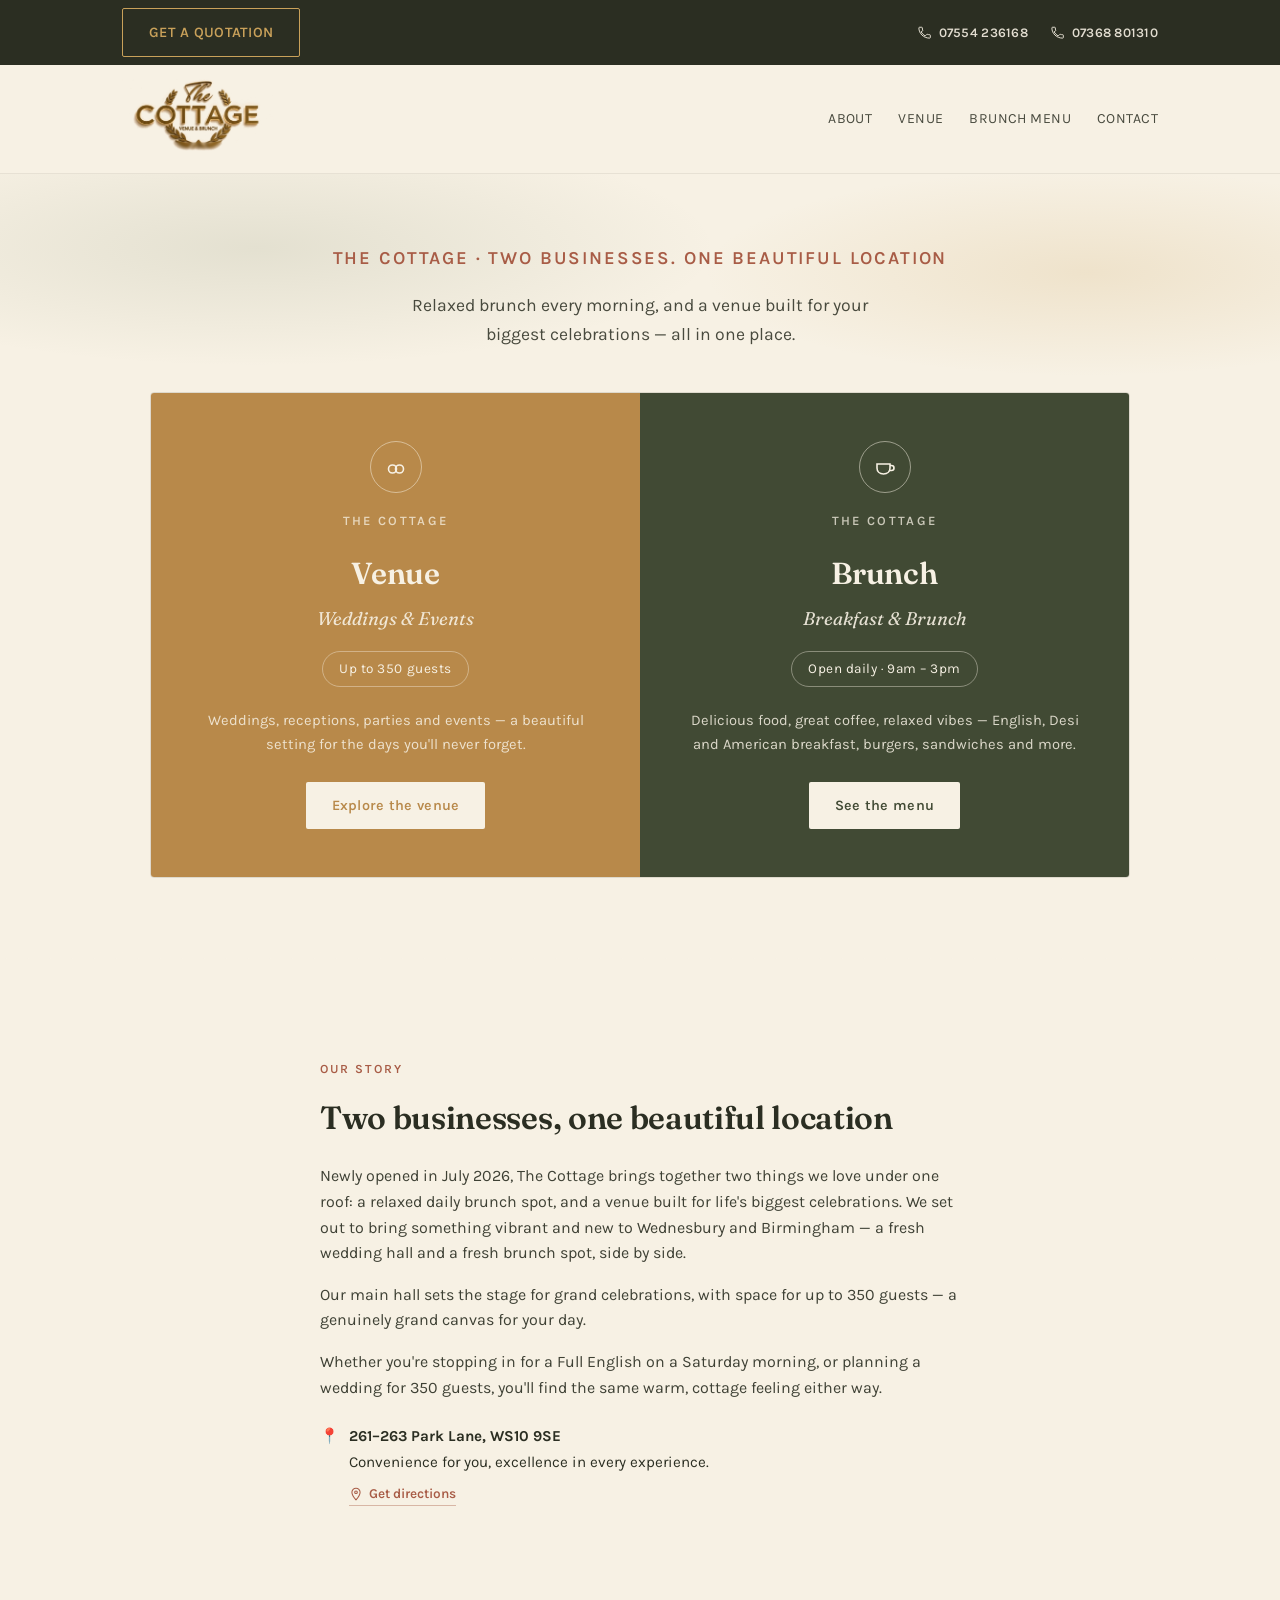
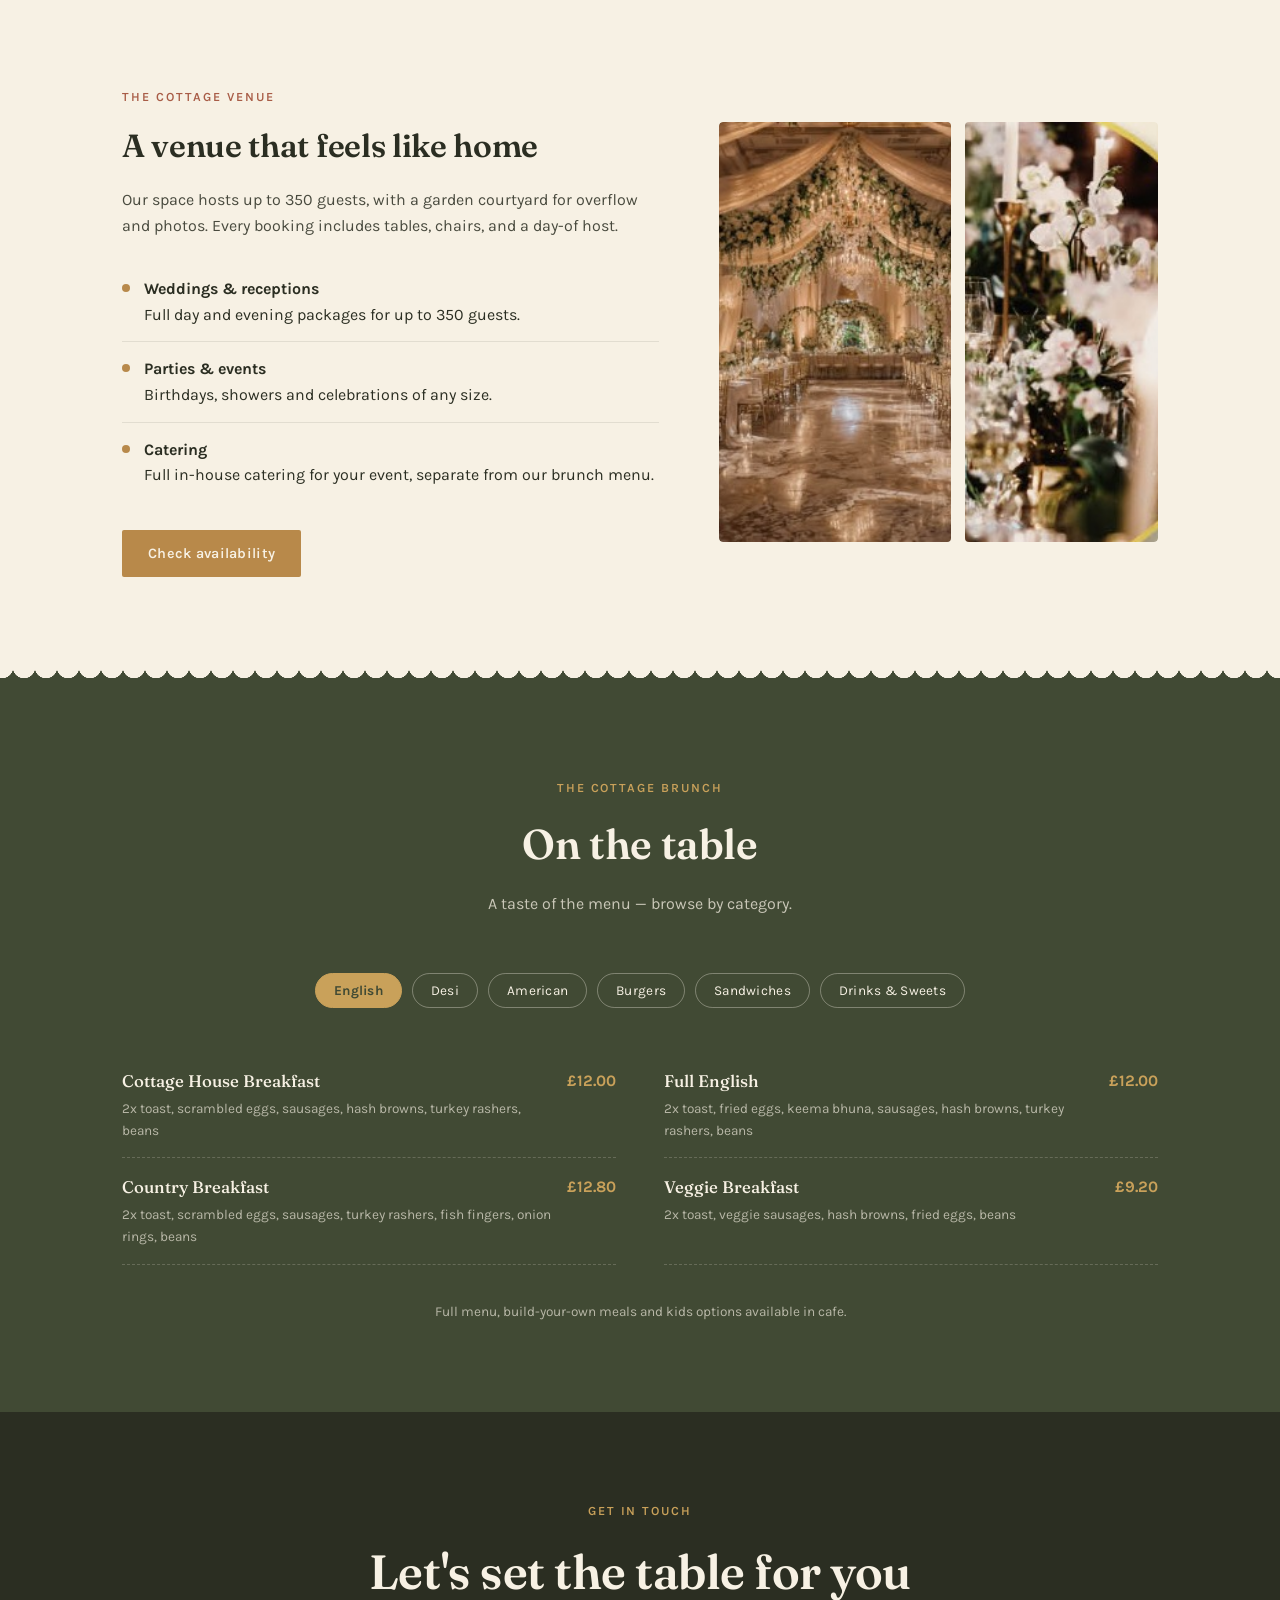
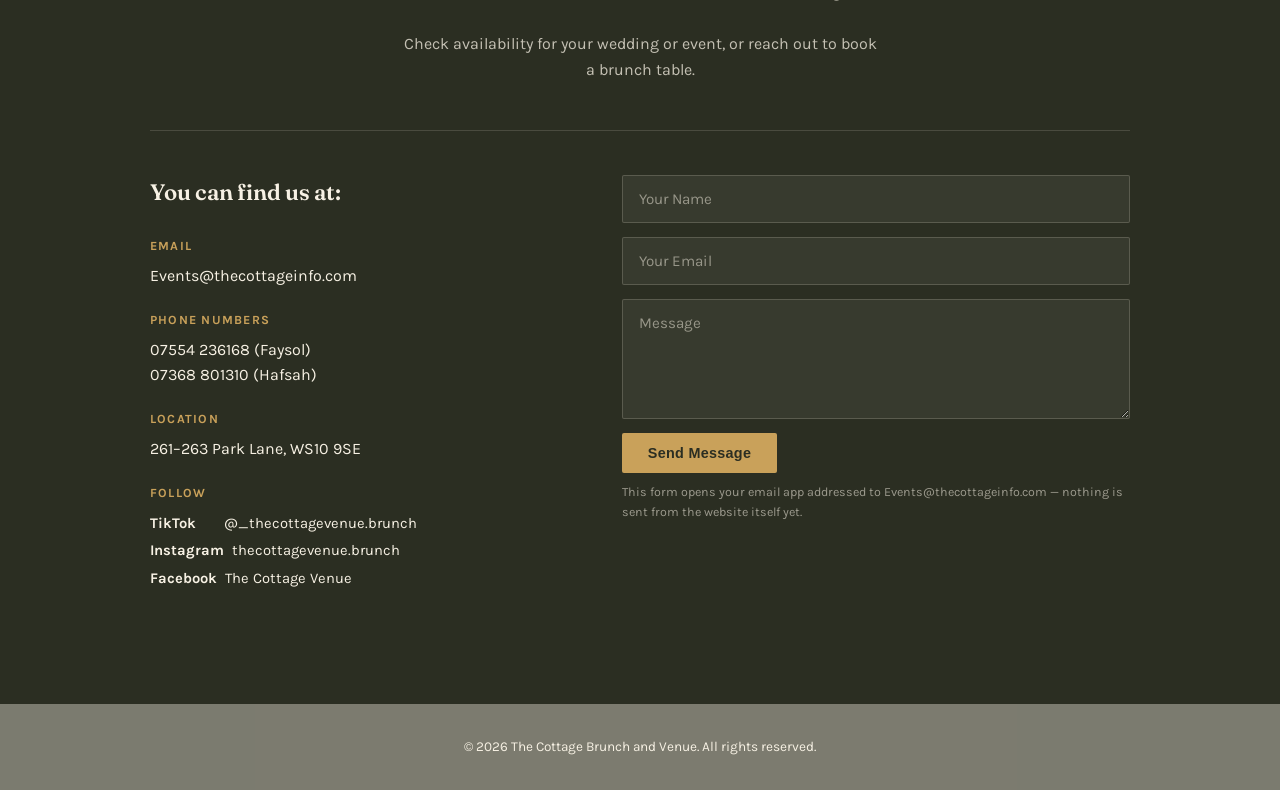
==== index.html @ bc8be366 "Add files via upload" ====
<!DOCTYPE html>
<html lang="en">
<head>
<meta charset="UTF-8">
<meta name="viewport" content="width=device-width, initial-scale=1.0">
<title>The Cottage Brunch and Venue</title>
<link rel="preconnect" href="https://fonts.googleapis.com">
<link href="https://fonts.googleapis.com/css2?family=Fraunces:ital,opsz,wght@0,9..144,400;0,9..144,500;0,9..144,600;1,9..144,500&family=Karla:wght@400;500;600;700&family=Pinyon+Script&display=swap" rel="stylesheet">
<style>
  :root{
    --sage: #6E7C5A;
    --sage-dark: #414A34;
    --gold: #B8894A;
    --gold-light: #C9A15A;
    --rose: #A85C46;
    --cream: #F7F1E4;
    --ink: #2B2E22;
  }
  *{box-sizing:border-box; margin:0; padding:0;}
  html{scroll-behavior:smooth;}
  body{
    background:var(--cream);
    color:var(--ink);
    font-family:'Karla', sans-serif;
    font-size:16px;
    line-height:1.6;
  }
  h1,h2,h3{
    font-family:'Fraunces', serif;
    font-weight:600;
    letter-spacing:-0.01em;
  }
  a{color:inherit;}
  img{max-width:100%; display:block;}
  .wrap{max-width:1100px; margin:0 auto; padding:0 32px;}

  .scallop{ height:22px; width:100%; background-position: top; }
  .scallop.on-sage{ background-image: radial-gradient(circle at 11px 0, transparent 11px, var(--sage-dark) 11.5px); background-size:22px 22px; }
  .scallop.on-cream{ background-image: radial-gradient(circle at 11px 0, transparent 11px, var(--cream) 11.5px); background-size:22px 22px; }

  header{
    position:sticky; top:0; z-index:50;
    background:rgba(247,241,228,0.94);
    backdrop-filter:blur(6px);
    border-bottom:1px solid rgba(43,46,34,0.08);
  }
  .utility-bar{ background:var(--ink); }
  .utility-bar-inner{
    display:flex; align-items:center; justify-content:space-between;
    padding:8px 32px; font-size:0.82rem;
  }
  .utility-btn{
    padding:8px 20px; font-size:0.78rem; font-family:'Karla', sans-serif;
    font-weight:600; letter-spacing:0.08em; text-transform:uppercase;
    background:transparent; color:var(--gold-light);
    border:1.5px solid var(--gold-light); border-radius:2px;
  }
  .utility-btn:hover{ background:var(--gold-light); color:var(--ink); }
  .utility-phones{ display:flex; align-items:center; gap:22px; }
  .utility-phone{
    display:inline-flex; align-items:center; gap:7px;
    text-decoration:none; color:var(--cream); opacity:0.9; font-weight:600; letter-spacing:0.02em;
  }
  .utility-phone:hover{ opacity:1; color:var(--gold-light); }
  @media (max-width:640px){ .utility-phones{ display:none; } }
  nav{
    display:flex; align-items:center; justify-content:space-between;
    padding:14px 32px;
    max-width:1100px; margin:0 auto;
  }
  .brand{ display:flex; align-items:center; text-decoration:none; }
  .brand-mark{ display:flex; flex-direction:column; align-items:flex-start; line-height:1; }
  .brand-the{
    font-family:'Fraunces', serif; font-style:italic; font-weight:500;
    font-size:0.95rem; color:var(--gold); margin-left:2px;
  }
  .brand-cottage{
    font-family:'Fraunces', serif; font-weight:600;
    font-size:1.5rem; letter-spacing:0.02em; color:var(--sage-dark);
    display:flex; align-items:center; gap:6px;
  }
  .brand-cottage svg{ flex-shrink:0; }
  .nav-links{
    display:flex; gap:26px; list-style:none;
    font-size:0.88rem; letter-spacing:0.03em; text-transform:uppercase;
  }
  .nav-links a{ text-decoration:none; opacity:0.85; }
  .nav-links a:hover{ opacity:1; color:var(--rose); }
  .nav-links a:focus-visible{ outline:2px solid var(--rose); outline-offset:4px; }

  /* Hero */
  .hero{
    position:relative;
    padding:70px 32px 0;
    text-align:center;
    overflow:hidden;
  }
  .hero::before{
    content:"";
    position:absolute; inset:0; height:70%;
    background:
      radial-gradient(ellipse 60% 40% at 20% 15%, rgba(110,124,90,0.14), transparent 60%),
      radial-gradient(ellipse 50% 35% at 85% 20%, rgba(201,161,90,0.18), transparent 60%);
    z-index:0;
  }
  .hero-crest{ position:relative; z-index:1; width:min(320px, 78vw); margin:0 auto 18px; }
  .hero-inner{ position:relative; z-index:1; max-width:640px; margin:0 auto; }
  .footer-crest{ width:150px; margin:0 auto 18px; opacity:0.92; }
  .eyebrow{
    font-size:0.8rem; letter-spacing:0.18em; text-transform:uppercase;
    color:var(--rose); font-weight:600; margin-bottom:18px;
  }
  .hero-eyebrow{ font-size:1.15rem; letter-spacing:0.1em; }
  .hero p.lede{
    font-size:1.1rem;
    max-width:480px;
    margin:0 auto 44px;
    opacity:0.85;
  }

  /* Split: two businesses, one location */
  .split{
    position:relative; z-index:1;
    display:grid; grid-template-columns:1fr 1fr;
    max-width:980px; margin:0 auto;
    border:1px solid rgba(43,46,34,0.12);
    border-radius:4px;
    overflow:hidden;
  }
  .split-side{
    padding:48px 40px;
    text-align:center;
  }
  .split-side.brunch{ background:var(--sage-dark); color:var(--cream); }
  .split-side.venue{ background:var(--gold); color:var(--cream); }
  .split-icon{
    width:52px; height:52px; margin:0 auto 18px;
    display:flex; align-items:center; justify-content:center;
    border:1.5px solid rgba(247,241,228,0.5); border-radius:50%;
  }
  .split-side .eyebrow{ color:rgba(247,241,228,0.75); }
  .split-side h2{ font-size:1.9rem; margin-bottom:6px; }
  .split-side .tag{ font-family:'Fraunces', serif; font-style:italic; font-size:1.15rem; opacity:0.9; margin-bottom:18px; }
  .split-meta{
    display:inline-block; font-size:0.85rem; letter-spacing:0.04em;
    padding:6px 16px; border:1px solid rgba(247,241,228,0.4); border-radius:20px;
    margin-bottom:22px;
  }
  .split-side p.desc{ font-size:0.92rem; opacity:0.85; margin-bottom:26px; }
  .btn{
    display:inline-block; padding:12px 26px; border-radius:2px;
    text-decoration:none; font-weight:600; font-size:0.9rem; letter-spacing:0.02em;
    transition:transform 0.15s ease, box-shadow 0.15s ease;
  }
  .split-side.brunch .btn{ background:var(--cream); color:var(--sage-dark); }
  .split-side.venue .btn{ background:var(--cream); color:var(--gold); }
  .btn:hover{ transform:translateY(-2px); }
  .btn:focus-visible{ outline:2px solid var(--cream); outline-offset:3px; }

  @media (max-width:720px){
    .split{ grid-template-columns:1fr; }
  }

  section{ padding:90px 0; scroll-margin-top:120px; }
  .section-head{ max-width:560px; margin:0 auto 56px; text-align:center; }
  .section-eyebrow{
    font-size:0.78rem; letter-spacing:0.16em; text-transform:uppercase;
    color:var(--rose); font-weight:600; margin-bottom:12px;
  }
  .section-head h2{ font-size:clamp(1.8rem, 4vw, 2.6rem); }
  .section-head p{ opacity:0.8; margin-top:14px; }

  /* About */
  .about{ background:var(--cream); }
  .about-grid{ display:grid; grid-template-columns:1fr 1fr; gap:60px; align-items:center; }
  .about-art{ border-radius:4px; overflow:hidden; }
  .about-copy p{ margin-bottom:16px; opacity:0.9; }
  .about-copy h2{ margin-bottom:20px; font-size:2rem; }
  .location-line{
    display:flex; gap:10px; align-items:flex-start; margin-top:24px; font-size:0.95rem;
  }
  .location-line strong{ display:block; margin-bottom:2px; }
  .maps-link{
    display:inline-flex; align-items:center; gap:6px;
    margin-top:8px; font-size:0.85rem; font-weight:600;
    color:var(--rose); text-decoration:none;
    border-bottom:1px solid rgba(168,92,70,0.4);
    padding-bottom:1px;
  }
  .maps-link:hover{ border-color:var(--rose); }
  .maps-link svg{ flex-shrink:0; }

  /* Venue */
  .venue{ background:var(--cream); }
  .venue-grid{ display:grid; grid-template-columns:1.1fr 0.9fr; gap:60px; align-items:center; }
  .venue-list{ list-style:none; margin-top:24px; }
  .venue-list li{ display:flex; gap:14px; padding:14px 0; border-bottom:1px solid rgba(43,46,34,0.1); }
  .venue-list li:last-child{ border-bottom:none; }
  .venue-list .dot{ width:8px; height:8px; border-radius:50%; background:var(--gold); margin-top:8px; flex-shrink:0; }
  .venue-art{ border-radius:4px; overflow:hidden; }
  .venue-art img{ height:100%; object-fit:cover; }
  .venue-art-collage{
    display:grid; grid-template-columns:1.2fr 1fr; gap:14px;
    height:420px;
  }
  .venue-art-collage img{ width:100%; height:100%; object-fit:cover; border-radius:4px; }

  @media (max-width:720px){ .about-grid, .venue-grid{ grid-template-columns:1fr; } .about-art{ order:-1; } }

  /* Menu */
  .menu{ background:var(--sage-dark); color:var(--cream); }
  .menu .section-eyebrow{ color:var(--gold-light); }
  .menu .section-head p{ opacity:0.75; }

  .tabs{ display:flex; gap:10px; flex-wrap:wrap; justify-content:center; margin-bottom:44px; }
  .tab-btn{
    background:transparent; border:1px solid rgba(247,241,228,0.35);
    color:var(--cream); padding:9px 18px; border-radius:20px;
    font-family:'Karla',sans-serif; font-size:0.85rem; letter-spacing:0.02em;
    cursor:pointer; transition:background 0.15s ease, border-color 0.15s ease;
  }
  .tab-btn:hover{ border-color:var(--gold-light); }
  .tab-btn.active{ background:var(--gold-light); border-color:var(--gold-light); color:var(--sage-dark); font-weight:700; }
  .tab-btn:focus-visible{ outline:2px solid var(--gold-light); outline-offset:2px; }

  .tab-panel{ display:none; }
  .tab-panel.active{ display:block; }

  .menu-grid{ display:grid; grid-template-columns:repeat(2, 1fr); gap:0 48px; }
  .menu-row{
    display:flex; justify-content:space-between; gap:16px;
    padding:16px 0; border-bottom:1px dashed rgba(247,241,228,0.2);
  }
  .menu-row .name{ font-family:'Fraunces', serif; font-weight:500; font-size:1.05rem; }
  .menu-row .desc{ font-size:0.85rem; opacity:0.65; margin-top:3px; }
  .menu-row .price{ font-weight:700; color:var(--gold-light); white-space:nowrap; }
  .menu-note{ text-align:center; margin-top:36px; font-size:0.85rem; opacity:0.65; }

  @media (max-width:720px){ .menu-grid{ grid-template-columns:1fr; } }

  /* CTA / Contact */
  .cta{ background:var(--ink); color:var(--cream); text-align:center; }
  .cta h2{ font-size:clamp(2rem, 5vw, 3rem); margin-bottom:20px; }
  .cta > .wrap > p{ opacity:0.75; max-width:480px; margin:0 auto 32px; }
  .cta .btn-primary{ background:var(--gold-light); color:var(--ink); }
  .cta .btn-secondary{ background:transparent; border:1.5px solid rgba(247,241,228,0.35); color:var(--cream); }
  .btn-row{ display:flex; gap:16px; justify-content:center; flex-wrap:wrap; margin-bottom:48px; }

  .enquiry-grid{
    display:grid; grid-template-columns:0.9fr 1.1fr; gap:56px;
    max-width:980px; margin:48px auto 0; text-align:left;
    border-top:1px solid rgba(247,241,228,0.15); padding-top:44px;
  }
  .enquiry-heading{ font-family:'Fraunces', serif; font-size:1.4rem; font-weight:600; margin-bottom:26px; color:var(--cream); }
  .enquiry-block{ margin-bottom:22px; }
  .enquiry-label{ font-size:0.78rem; text-transform:uppercase; letter-spacing:0.1em; color:var(--gold-light); margin-bottom:6px; font-weight:700; }
  .enquiry-info a{ text-decoration:none; color:var(--cream); }
  .enquiry-info a:hover{ color:var(--gold-light); }
  .follow-row{ display:flex; align-items:center; gap:8px; padding:2px 0; font-size:0.92rem; }
  .follow-row .platform{ font-weight:700; min-width:66px; display:inline-block; }

  .enquiry-form{ display:flex; flex-direction:column; gap:14px; text-align:left; }
  .enquiry-form input, .enquiry-form textarea{
    width:100%; padding:14px 16px; border-radius:2px;
    background:rgba(247,241,228,0.06); border:1px solid rgba(247,241,228,0.18);
    color:var(--cream); font-family:'Karla', sans-serif; font-size:0.95rem;
    resize:vertical;
  }
  .enquiry-form input::placeholder, .enquiry-form textarea::placeholder{ color:rgba(247,241,228,0.5); }
  .enquiry-form input:focus, .enquiry-form textarea:focus{ outline:none; border-color:var(--gold-light); }
  .enquiry-form .btn{ align-self:flex-start; border:none; cursor:pointer; }
  .enquiry-note{ font-size:0.78rem; opacity:0.55; margin-top:-4px; }

  @media (max-width:720px){ .enquiry-grid{ grid-template-columns:1fr; gap:36px; } }

  @media (max-width:720px){ .contact-grid{ grid-template-columns:1fr; text-align:center; } .follow-row{ justify-content:center; } }

  footer{ background:var(--ink); color:var(--cream); padding:32px 0; text-align:center; font-size:0.85rem; opacity:0.6; }

  @media (prefers-reduced-motion: reduce){ html{ scroll-behavior:auto; } .btn{ transition:none; } }
</style>
</head>
<body>

<header>
  <div class="utility-bar">
    <div class="wrap utility-bar-inner">
      <a href="#contact" class="btn utility-btn">Get a Quotation</a>
      <div class="utility-phones">
        <a href="tel:07554236168" class="utility-phone">
          <svg width="15" height="15" viewBox="0 0 24 24" fill="none"><path d="M6.6 10.8c1.4 2.8 3.8 5.2 6.6 6.6l2.2-2.2c.3-.3.7-.4 1.1-.3 1.2.4 2.5.6 3.8.6.6 0 1 .4 1 1V20c0 .6-.4 1-1 1C10.4 21 3 13.6 3 4.6c0-.6.4-1 1-1h3.5c.6 0 1 .4 1 1 0 1.3.2 2.6.6 3.8.1.4 0 .8-.3 1.1L6.6 10.8z" stroke="currentColor" stroke-width="1.6"/></svg>
          07554 236168
        </a>
        <a href="tel:07368801310" class="utility-phone">
          <svg width="15" height="15" viewBox="0 0 24 24" fill="none"><path d="M6.6 10.8c1.4 2.8 3.8 5.2 6.6 6.6l2.2-2.2c.3-.3.7-.4 1.1-.3 1.2.4 2.5.6 3.8.6.6 0 1 .4 1 1V20c0 .6-.4 1-1 1C10.4 21 3 13.6 3 4.6c0-.6.4-1 1-1h3.5c.6 0 1 .4 1 1 0 1.3.2 2.6.6 3.8.1.4 0 .8-.3 1.1L6.6 10.8z" stroke="currentColor" stroke-width="1.6"/></svg>
          07368 801310
        </a>
      </div>
    </div>
  </div>
  <nav>
    <a href="#" class="brand">
      <img src="[data-uri]" alt="The Cottage, Venue and Brunch" style="height:80px; width:auto;">
    </a>
    <ul class="nav-links">
      <li><a href="#about">About</a></li>
      <li><a href="#venue">Venue</a></li>
      <li><a href="#menu">Brunch Menu</a></li>
      <li><a href="#contact">Contact</a></li>
    </ul>
  </nav>
</header>

<section class="hero">
  <div class="hero-inner">
    <div class="eyebrow hero-eyebrow">The Cottage · Two businesses. One beautiful location</div>
    <p class="lede">Relaxed brunch every morning, and a venue built for your biggest celebrations — all in one place.</p>
  </div>

  <div class="split">
    <div class="split-side venue" id="venue-hero">
      <div class="split-icon" aria-hidden="true">
        <svg width="24" height="24" viewBox="0 0 24 24" fill="none"><circle cx="8.5" cy="14" r="4" stroke="#F7F1E4" stroke-width="1.6"/><circle cx="15.5" cy="14" r="4" stroke="#F7F1E4" stroke-width="1.6"/></svg>
      </div>
      <div class="eyebrow">The Cottage</div>
      <h2>Venue</h2>
      <div class="tag">Weddings &amp; Events</div>
      <div class="split-meta">Up to 350 guests</div>
      <p class="desc">Weddings, receptions, parties and events — a beautiful setting for the days you'll never forget.</p>
      <a href="#venue" class="btn">Explore the venue</a>
    </div>
    <div class="split-side brunch" id="brunch">
      <div class="split-icon" aria-hidden="true">
        <svg width="24" height="24" viewBox="0 0 24 24" fill="none"><path d="M4 9h13v4c0 3.3-2.5 6-6.5 6S4 16.3 4 13V9z" stroke="#F7F1E4" stroke-width="1.6"/><path d="M17 10.5h1.5c1.4 0 2.5 1.1 2.5 2.5s-1.1 2.5-2.5 2.5H17" stroke="#F7F1E4" stroke-width="1.6"/></svg>
      </div>
      <div class="eyebrow">The Cottage</div>
      <h2>Brunch</h2>
      <div class="tag">Breakfast &amp; Brunch</div>
      <div class="split-meta">Open daily · 9am – 3pm</div>
      <p class="desc">Delicious food, great coffee, relaxed vibes — English, Desi and American breakfast, burgers, sandwiches and more.</p>
      <a href="#menu" class="btn">See the menu</a>
    </div>
  </div>
</section>

<div class="scallop on-cream" style="margin-top:70px;"></div>

<section class="about" id="about">
  <div class="wrap">
    <div class="about-copy" style="max-width:640px; margin:0 auto; text-align:left;">
      <div class="section-eyebrow">Our story</div>
      <h2>Two businesses, one beautiful location</h2>
      <p>Newly opened in July 2026, The Cottage brings together two things we love under one roof: a relaxed daily brunch spot, and a venue built for life's biggest celebrations. We set out to bring something vibrant and new to Wednesbury and Birmingham — a fresh wedding hall and a fresh brunch spot, side by side.</p>
      <p>Our main hall sets the stage for grand celebrations, with space for up to 350 guests — a genuinely grand canvas for your day.</p>
      <p>Whether you're stopping in for a Full English on a Saturday morning, or planning a wedding for 350 guests, you'll find the same warm, cottage feeling either way.</p>
      <div class="location-line">
        <span>📍</span>
        <div>
          <strong>261–263 Park Lane, WS10 9SE</strong>
          Convenience for you, excellence in every experience.<br>
          <a class="maps-link" href="https://www.google.com/maps/search/?api=1&query=261-263+Park+Lane+WS10+9SE" target="_blank" rel="noopener">
            <svg width="14" height="14" viewBox="0 0 24 24" fill="none"><path d="M12 22s7-7.5 7-13a7 7 0 1 0-14 0c0 5.5 7 13 7 13z" stroke="currentColor" stroke-width="1.8"/><circle cx="12" cy="9" r="2.3" stroke="currentColor" stroke-width="1.8"/></svg>
            Get directions
          </a>
        </div>
  </div>
    </div>
  </div>
</section>

<section class="venue" id="venue">
  <div class="wrap venue-grid">
    <div>
      <div class="section-eyebrow">The Cottage Venue</div>
      <h2 style="font-size:2rem; margin-bottom:8px;">A venue that feels like home</h2>
      <p style="opacity:0.85; margin-top:16px;">Our space hosts up to 350 guests, with a garden courtyard for overflow and photos. Every booking includes tables, chairs, and a day-of host.</p>
      <ul class="venue-list">
        <li><span class="dot"></span><div><strong>Weddings &amp; receptions</strong><br>Full day and evening packages for up to 350 guests.</div></li>
        <li><span class="dot"></span><div><strong>Parties &amp; events</strong><br>Birthdays, showers and celebrations of any size.</div></li>
        <li><span class="dot"></span><div><strong>Catering</strong><br>Full in-house catering for your event, separate from our brunch menu.</div></li>
      </ul>
      <a href="#contact" class="btn" style="background:var(--gold); color:var(--cream); margin-top:28px;">Check availability</a>
    </div>
    <div class="venue-art venue-art-collage">
      <img src="[data-uri]" alt="The Cottage Venue — draped reception hall with chandeliers and floral arch">
      <img src="[data-uri]" alt="The Cottage Venue — candlelit table setting with orchids">
    </div>
  </div>
</section>

<div class="scallop on-sage"></div>

<section class="menu" id="menu">
  <div class="wrap">
    <div class="section-head">
      <div class="section-eyebrow">The Cottage Brunch</div>
      <h2>On the table</h2>
      <p>A taste of the menu — browse by category.</p>
    </div>

    <div class="tabs" role="tablist" aria-label="Menu categories">
      <button class="tab-btn active" data-tab="english">English</button>
      <button class="tab-btn" data-tab="desi">Desi</button>
      <button class="tab-btn" data-tab="american">American</button>
      <button class="tab-btn" data-tab="burgers">Burgers</button>
      <button class="tab-btn" data-tab="sandwiches">Sandwiches</button>
      <button class="tab-btn" data-tab="drinks">Drinks &amp; Sweets</button>
    </div>

    <div class="tab-panel active" id="panel-english">
      <div class="menu-grid">
        <div class="menu-row"><div><div class="name">Cottage House Breakfast</div><div class="desc">2x toast, scrambled eggs, sausages, hash browns, turkey rashers, beans</div></div><div class="price">£12.00</div></div>
        <div class="menu-row"><div><div class="name">Full English</div><div class="desc">2x toast, fried eggs, keema bhuna, sausages, hash browns, turkey rashers, beans</div></div><div class="price">£12.00</div></div>
        <div class="menu-row"><div><div class="name">Country Breakfast</div><div class="desc">2x toast, scrambled eggs, sausages, turkey rashers, fish fingers, onion rings, beans</div></div><div class="price">£12.80</div></div>
        <div class="menu-row"><div><div class="name">Veggie Breakfast</div><div class="desc">2x toast, veggie sausages, hash browns, fried eggs, beans</div></div><div class="price">£9.20</div></div>
      </div>
    </div>

    <div class="tab-panel" id="panel-desi">
      <div class="menu-grid">
        <div class="menu-row"><div><div class="name">Keema Nashta</div><div class="desc">2x paratha, desi omelette, keema, aloo bhaji, masala beans</div></div><div class="price">£13.00</div></div>
        <div class="menu-row"><div><div class="name">Omelette Nashta</div><div class="desc">2x paratha, desi omelette, aloo bhaji, masala beans</div></div><div class="price">£9.60</div></div>
        <div class="menu-row"><div><div class="name">Veggie Nashta</div><div class="desc">2x paratha, channa bhuna, aloo bhaji, masala beans</div></div><div class="price">£10.00</div></div>
        <div class="menu-row"><div><div class="name">Paratha Wraps</div><div class="desc">Omelette, chicken &amp; cheese, turkey &amp; egg, or keema, egg &amp; cheese</div></div><div class="price">from £4.80</div></div>
      </div>
    </div>

    <div class="tab-panel" id="panel-american">
      <div class="menu-grid">
        <div class="menu-row"><div><div class="name">Americana</div><div class="desc">2x pancakes, 2x sausages, 2x turkey rashers, scrambled eggs, maple syrup</div></div><div class="price">£12.00</div></div>
        <div class="menu-row"><div><div class="name">Sunny Stack</div><div class="desc">2x pancakes, chicken fillet, turkey rashers, fried egg, maple syrup</div></div><div class="price">£9.60</div></div>
        <div class="menu-row"><div><div class="name">Croissant Delight</div><div class="desc">Turkey rashers, cheese, beans, fried egg</div></div><div class="price">£8.50</div></div>
        <div class="menu-row"><div><div class="name">Garden Delight</div><div class="desc">Croissant, mushroom omelette, cheese, hash brown</div></div><div class="price">£8.00</div></div>
      </div>
    </div>

    <div class="tab-panel" id="panel-burgers">
      <div class="menu-grid">
        <div class="menu-row"><div><div class="name">Cottage Drip Burger</div><div class="desc">Crispy fried chicken dipped in house sauce and cheese</div></div><div class="price">£7.60</div></div>
        <div class="menu-row"><div><div class="name">Cheese Burger</div><div class="desc">Meat pattie with cheese</div></div><div class="price">£7.50</div></div>
        <div class="menu-row"><div><div class="name">Veggie Burger</div><div class="desc">Veggie pattie, cheese and salad</div></div><div class="price">£5.20</div></div>
        <div class="menu-row"><div><div class="name">Desi Donner Burger</div><div class="desc">Add cheese, jalapenos, or make it a meal</div></div><div class="price">£6.40</div></div>
      </div>
    </div>

    <div class="tab-panel" id="panel-sandwiches">
      <div class="menu-grid">
        <div class="menu-row"><div><div class="name">Club Sandwich</div><div class="desc">Omelette, turkey rashers, chicken perini, salad, cheese, fries, house sauce</div></div><div class="price">£7.60</div></div>
        <div class="menu-row"><div><div class="name">Veggie Club</div><div class="desc">Veggie patty, salad, hash brown, house sauce</div></div><div class="price">£6.00</div></div>
        <div class="menu-row"><div><div class="name">Salad Bowl</div><div class="desc">Crunchy lettuce, tomato, cucumber, chicken perini &amp; tuna</div></div><div class="price">£6.50</div></div>
        <div class="menu-row"><div><div class="name">The Signature Cottage</div><div class="desc">Roasted minced meat, scrambled egg, house sauce, salad, mozzarella &amp; cheddar</div></div><div class="price">£15.00</div></div>
      </div>
    </div>

    <div class="tab-panel" id="panel-drinks">
      <div class="menu-grid">
        <div class="menu-row"><div><div class="name">Tea</div><div class="desc">Karak chaii, ginger, English, green, mint, or ghur chaii</div></div><div class="price">£1.95</div></div>
        <div class="menu-row"><div><div class="name">Coffee</div><div class="desc">Americano, espresso, latte, cappuccino, flat white, mocha</div></div><div class="price">£2.80</div></div>
        <div class="menu-row"><div><div class="name">Mocktails</div><div class="desc">Strawberry crush, blue lagoon, mango delight, mint mojito</div></div><div class="price">£4.95</div></div>
        <div class="menu-row"><div><div class="name">Waffle / Croffle</div><div class="desc">Add strawberries, blueberries, vanilla, caramel or biscoff</div></div><div class="price">£6.50</div></div>
      </div>
    </div>

    <p class="menu-note">Full menu, build-your-own meals and kids options available in cafe.</p>
  </div>
</section>

<section class="cta" id="contact">
  <div class="wrap">
    <div class="section-eyebrow" style="color:var(--gold-light);">Get in touch</div>
    <h2>Let's set the table for you</h2>
    <p>Check availability for your wedding or event, or reach out to book a brunch table.</p>

    <div class="enquiry-grid">
      <div class="enquiry-info">
        <h3 class="enquiry-heading">You can find us at:</h3>

        <div class="enquiry-block">
          <div class="enquiry-label">Email</div>
          <a href="mailto:Events@thecottageinfo.com">Events@thecottageinfo.com</a>
        </div>

        <div class="enquiry-block">
          <div class="enquiry-label">Phone Numbers</div>
          <a href="tel:07554236168">07554 236168</a> (Faysol)<br>
          <a href="tel:07368801310">07368 801310</a> (Hafsah)
        </div>

        <div class="enquiry-block">
          <div class="enquiry-label">Location</div>
          261–263 Park Lane, WS10 9SE
        </div>

        <div class="enquiry-block">
          <div class="enquiry-label">Follow</div>
          <div class="follow-row"><span class="platform">TikTok</span><a href="https://www.tiktok.com/@_thecottagevenue.brunch">@_thecottagevenue.brunch</a></div>
          <div class="follow-row"><span class="platform">Instagram</span><a href="https://www.instagram.com/thecottagevenue.brunch">thecottagevenue.brunch</a></div>
          <div class="follow-row"><span class="platform">Facebook</span><span>The Cottage Venue</span></div>
        </div>
      </div>

      <form class="enquiry-form" id="enquiry-form">
        <input type="text" name="name" placeholder="Your Name" required>
        <input type="email" name="email" placeholder="Your Email" required>
        <textarea name="message" rows="5" placeholder="Message" required></textarea>
        <button type="submit" class="btn btn-primary">Send Message</button>
        <p class="enquiry-note">This form opens your email app addressed to Events@thecottageinfo.com — nothing is sent from the website itself yet.</p>
      </form>
    </div>
  </div>
</section>

<footer>
  <div class="wrap">
    <p>&copy; 2026 The Cottage Brunch and Venue. All rights reserved.</p>
  </div>
</footer>

<script>
  const tabs = document.querySelectorAll('.tab-btn');
  const panels = document.querySelectorAll('.tab-panel');
  tabs.forEach(tab => {
    tab.addEventListener('click', () => {
      tabs.forEach(t => t.classList.remove('active'));
      panels.forEach(p => p.classList.remove('active'));
      tab.classList.add('active');
      document.getElementById('panel-' + tab.dataset.tab).classList.add('active');
    });
  });

  document.querySelectorAll('a[href^="#"]').forEach(link => {
    link.addEventListener('click', (e) => {
      const id = link.getAttribute('href').slice(1);
      const target = document.getElementById(id);
      if (target) {
        e.preventDefault();
        target.scrollIntoView({ behavior: 'smooth', block: 'start' });
      }
    });
  });

  const enquiryForm = document.getElementById('enquiry-form');
  if (enquiryForm) {
    enquiryForm.addEventListener('submit', (e) => {
      e.preventDefault();
      const name = enquiryForm.name.value;
      const email = enquiryForm.email.value;
      const message = enquiryForm.message.value;
      const subject = encodeURIComponent('Enquiry from ' + name);
      const body = encodeURIComponent(message + '\n\n— ' + name + ' (' + email + ')');
      window.location.href = 'mailto:Events@thecottageinfo.com?subject=' + subject + '&body=' + body;
    });
  }
</script>

</body>
</html>
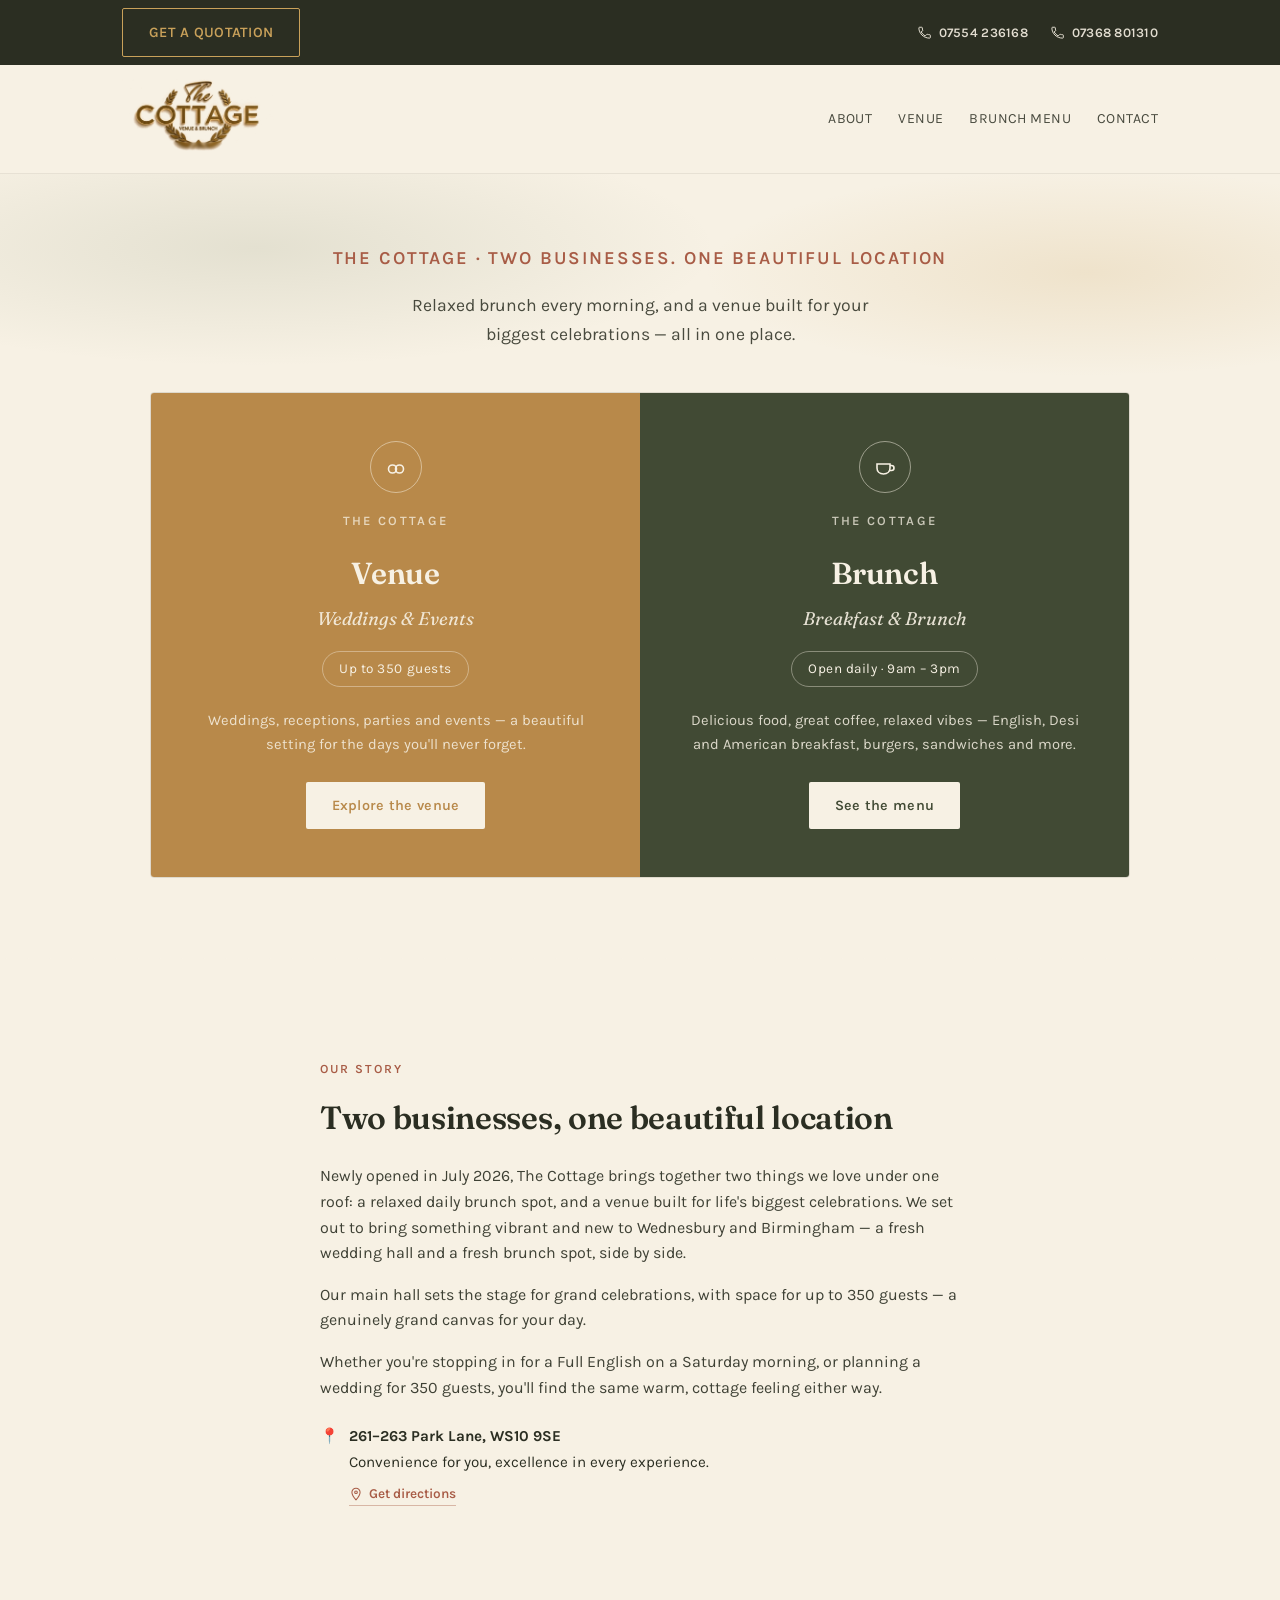
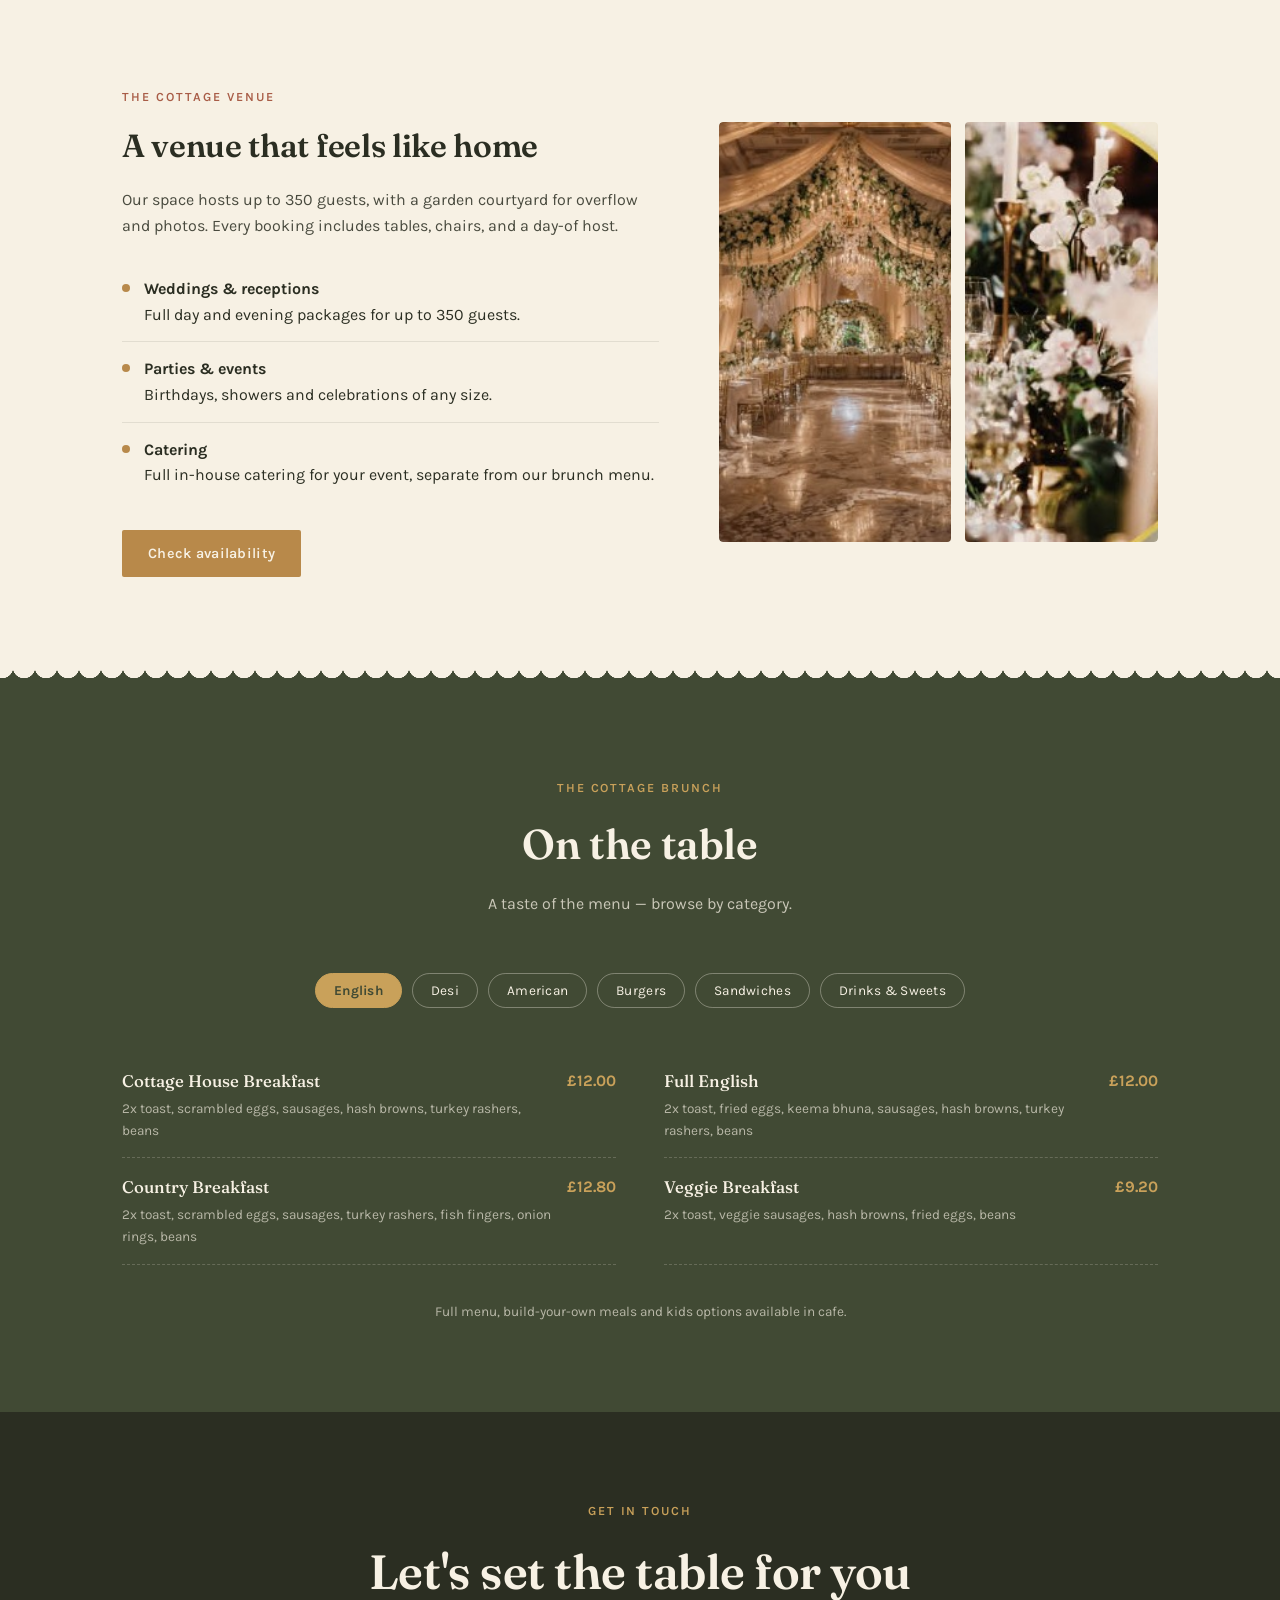
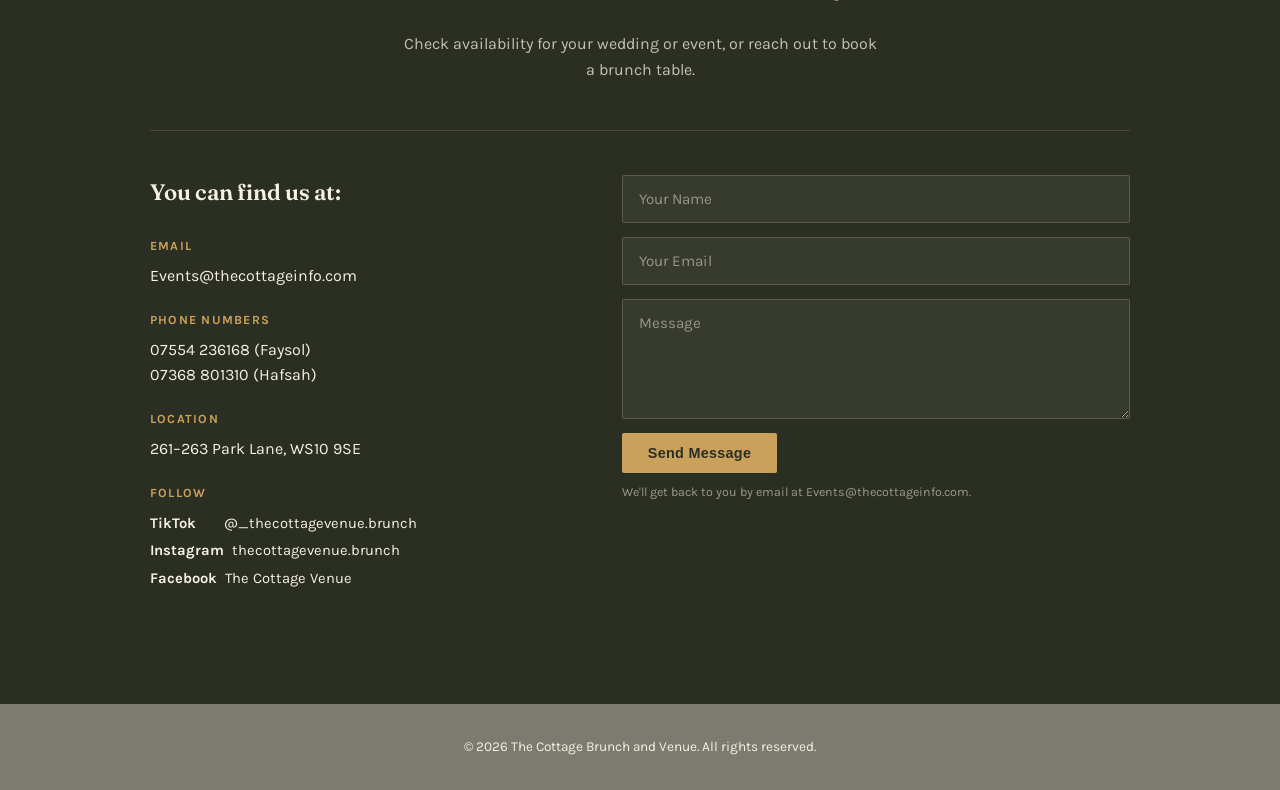
==== commit ef6e0e2c: "Update index.html" ====
--- a/index.html
+++ b/index.html
@@ -504,7 +504,7 @@
         <input type="email" name="email" placeholder="Your Email" required>
         <textarea name="message" rows="5" placeholder="Message" required></textarea>
         <button type="submit" class="btn btn-primary">Send Message</button>
-        <p class="enquiry-note">This form opens your email app addressed to Events@thecottageinfo.com — nothing is sent from the website itself yet.</p>
+        <p class="enquiry-note" id="enquiry-status">We'll get back to you by email at Events@thecottageinfo.com.</p>
       </form>
     </div>
   </div>
@@ -539,16 +539,44 @@
     });
   });
 
+  const SUPABASE_URL = 'https://mlslqjwzdaginxlxadjw.supabase.co';
+  const SUPABASE_KEY = 'sb_publishable_tCe7-GdyQLQzkZNsZ6JbRw_cL6pmTS7';
+
   const enquiryForm = document.getElementById('enquiry-form');
+  const enquiryStatus = document.getElementById('enquiry-status');
   if (enquiryForm) {
-    enquiryForm.addEventListener('submit', (e) => {
+    enquiryForm.addEventListener('submit', async (e) => {
       e.preventDefault();
+      const submitBtn = enquiryForm.querySelector('button[type="submit"]');
       const name = enquiryForm.name.value;
       const email = enquiryForm.email.value;
       const message = enquiryForm.message.value;
-      const subject = encodeURIComponent('Enquiry from ' + name);
-      const body = encodeURIComponent(message + '\n\n— ' + name + ' (' + email + ')');
-      window.location.href = 'mailto:Events@thecottageinfo.com?subject=' + subject + '&body=' + body;
+
+      submitBtn.disabled = true;
+      submitBtn.textContent = 'Sending...';
+
+      try {
+        const res = await fetch(SUPABASE_URL + '/rest/v1/enquiries', {
+          method: 'POST',
+          headers: {
+            'Content-Type': 'application/json',
+            'apikey': SUPABASE_KEY,
+            'Authorization': 'Bearer ' + SUPABASE_KEY,
+            'Prefer': 'return=minimal'
+          },
+          body: JSON.stringify({ name, email, message })
+        });
+
+        if (!res.ok) throw new Error('Request failed');
+
+        enquiryForm.reset();
+        enquiryStatus.textContent = "Thanks, " + name + " — we've received your message and will be in touch soon.";
+        submitBtn.textContent = 'Sent';
+      } catch (err) {
+        enquiryStatus.textContent = "Something went wrong sending that — please email us directly at Events@thecottageinfo.com.";
+        submitBtn.disabled = false;
+        submitBtn.textContent = 'Send Message';
+      }
     });
   }
 </script>
